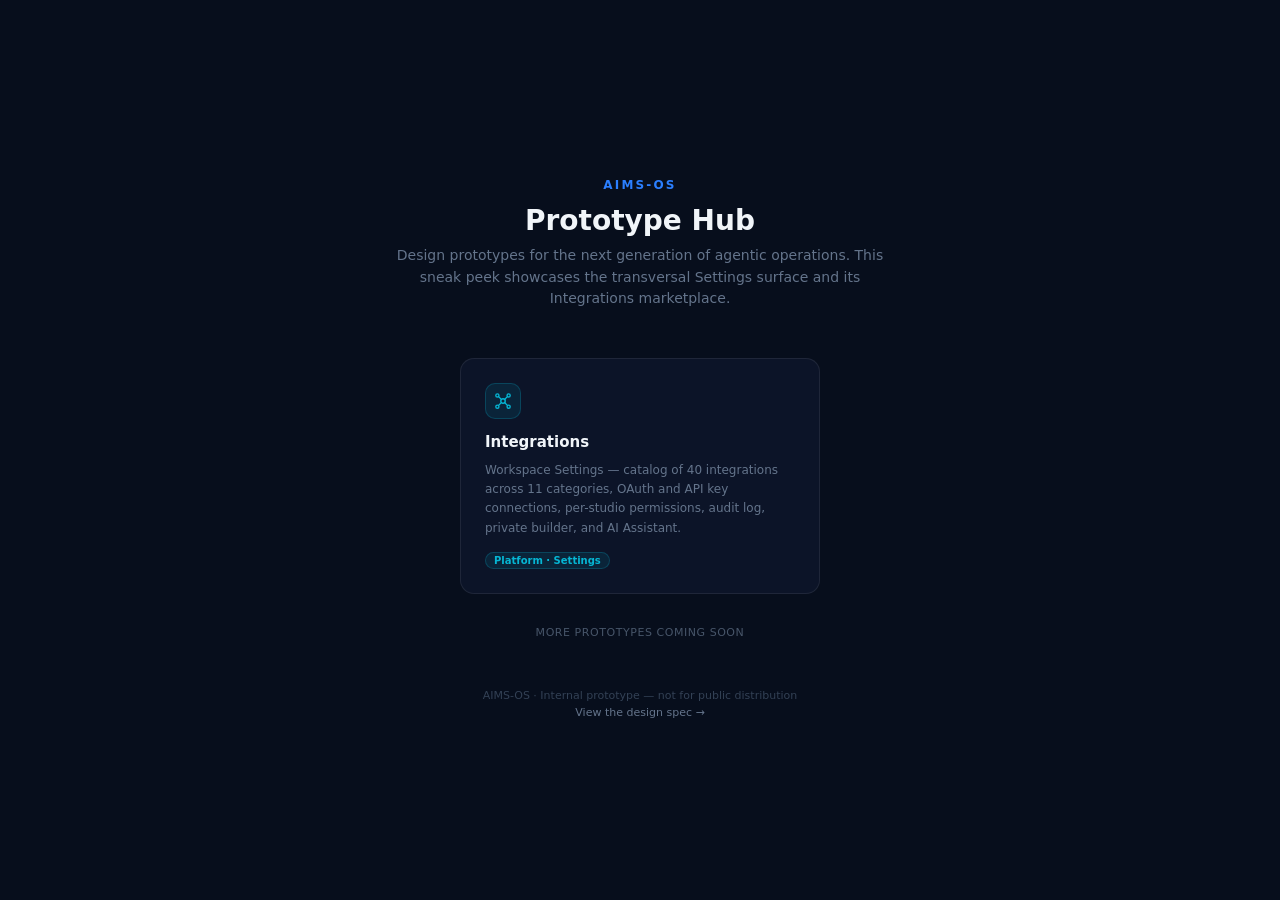
==== index.html @ c9cf9764 "feat: initial prototype — AIMS-OS Settings · Integrations - Marketplace-style home (hero + category " ====
<!DOCTYPE html>
<html lang="en">
<head>
  <meta charset="UTF-8"/>
  <meta name="viewport" content="width=device-width,initial-scale=1"/>
  <title>AIMS-OS — Prototype Hub</title>
  <style>
    *{margin:0;padding:0;box-sizing:border-box}
    body{font-family:'Inter',system-ui,sans-serif;background:#070e1c;color:#e2e8f0;min-height:100vh;display:flex;flex-direction:column;align-items:center;justify-content:center;padding:40px 20px}
    .logo{font-size:12px;font-weight:700;letter-spacing:.18em;text-transform:uppercase;color:#2B7FFF;margin-bottom:12px}
    h1{font-size:28px;font-weight:700;color:#f1f5f9;margin-bottom:8px;text-align:center}
    .sub{font-size:14px;color:#64748b;margin-bottom:48px;text-align:center;max-width:520px;line-height:1.55}
    .grid{display:grid;grid-template-columns:repeat(auto-fit,minmax(280px,360px));gap:16px;width:100%;max-width:760px;justify-content:center}
    .card{background:#0c1428;border:1px solid rgba(255,255,255,.08);border-radius:14px;padding:24px;text-decoration:none;color:inherit;transition:border-color .15s,transform .15s;display:flex;flex-direction:column;gap:10px}
    .card:hover{border-color:rgba(6,182,212,.45);transform:translateY(-2px)}
    .card-ico{width:36px;height:36px;border-radius:10px;display:flex;align-items:center;justify-content:center;margin-bottom:4px}
    .card-title{font-size:15px;font-weight:700;color:#f1f5f9}
    .card-desc{font-size:12px;color:#64748b;line-height:1.6}
    .card-tag{display:inline-flex;align-items:center;gap:5px;font-size:10px;font-weight:700;padding:2px 8px;border-radius:20px;margin-top:4px;width:fit-content}
    .tag-cyan{background:rgba(6,182,212,.1);color:#06B6D4;border:1px solid rgba(6,182,212,.22)}
    .coming{margin-top:32px;font-size:11px;color:#475569;letter-spacing:.05em;text-transform:uppercase}
    .ft{margin-top:48px;font-size:11px;color:#334155;text-align:center;line-height:1.6}
    .ft a{color:#64748b;text-decoration:none}
    .ft a:hover{color:#94a3b8}
  </style>
</head>
<body>
  <div class="logo">AIMS-OS</div>
  <h1>Prototype Hub</h1>
  <p class="sub">Design prototypes for the next generation of agentic operations. This sneak peek showcases the transversal Settings surface and its Integrations marketplace.</p>

  <div class="grid">
    <a class="card" href="settings.html">
      <div class="card-ico" style="background:rgba(6,182,212,.1);border:1px solid rgba(6,182,212,.22)">
        <svg width="18" height="18" viewBox="0 0 16 16" fill="none">
          <circle cx="8" cy="8" r="2" stroke="#06B6D4" stroke-width="1.2"/>
          <circle cx="3" cy="3" r="1.4" stroke="#06B6D4" stroke-width="1.2"/>
          <circle cx="13" cy="3" r="1.4" stroke="#06B6D4" stroke-width="1.2"/>
          <circle cx="3" cy="13" r="1.4" stroke="#06B6D4" stroke-width="1.2"/>
          <circle cx="13" cy="13" r="1.4" stroke="#06B6D4" stroke-width="1.2"/>
          <path d="M4.1 4.1l2.5 2.5M11.9 4.1L9.4 6.6M4.1 11.9l2.5-2.5M11.9 11.9L9.4 9.4" stroke="#06B6D4" stroke-width="1.2" stroke-linecap="round"/>
        </svg>
      </div>
      <div class="card-title">Integrations</div>
      <div class="card-desc">Workspace Settings — catalog of 40 integrations across 11 categories, OAuth and API key connections, per-studio permissions, audit log, private builder, and AI Assistant.</div>
      <span class="card-tag tag-cyan">Platform · Settings</span>
    </a>
  </div>

  <p class="coming">More prototypes coming soon</p>

  <p class="ft">
    AIMS-OS · Internal prototype — not for public distribution<br>
    <a href="docs/spec.md">View the design spec →</a>
  </p>
</body>
</html>
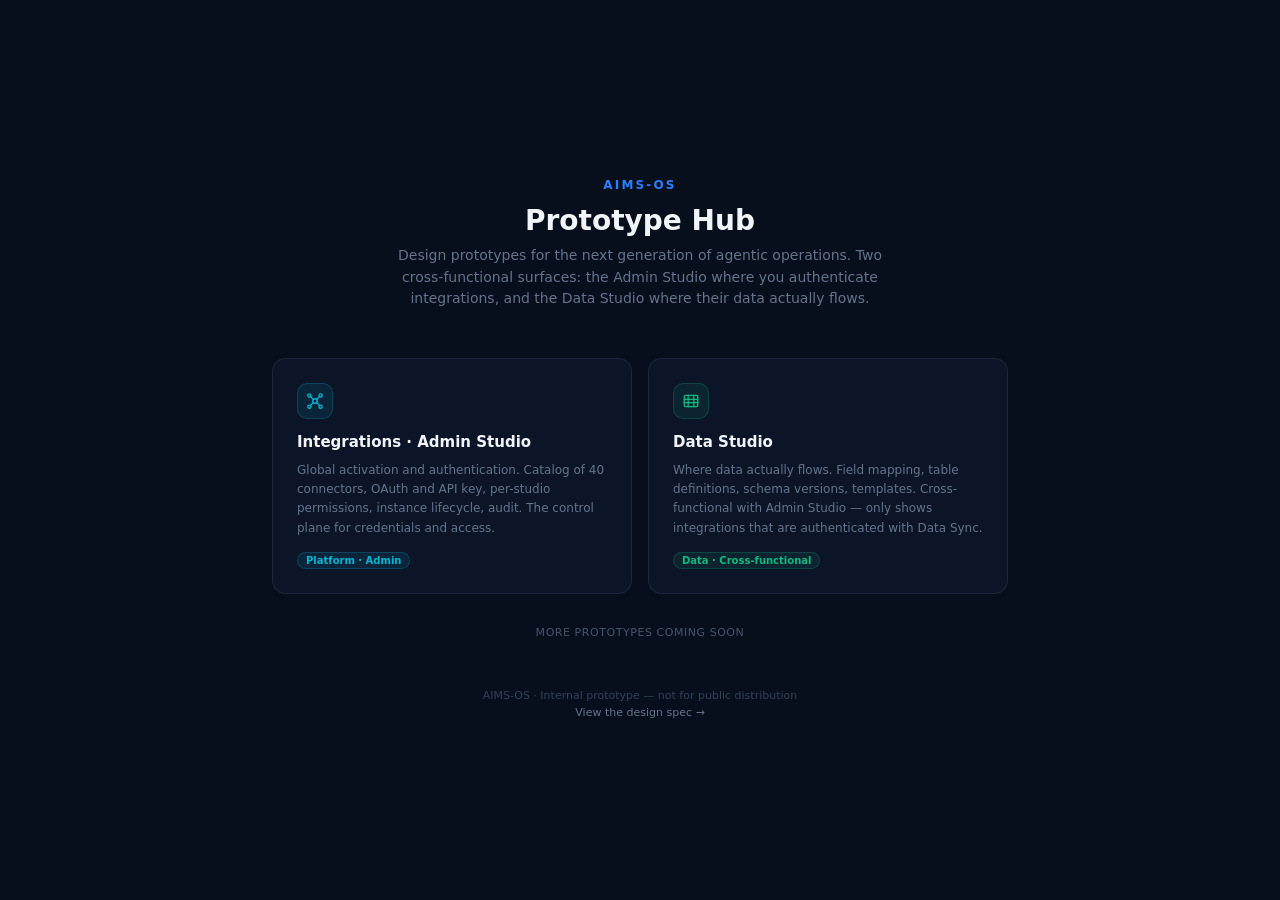
==== commit d856b8a3: "feat(public): publish Data Studio prototype + cross-link from hub Adds the Data Studio surface to th" ====
--- a/index.html
+++ b/index.html
@@ -18,6 +18,7 @@
     .card-desc{font-size:12px;color:#64748b;line-height:1.6}
     .card-tag{display:inline-flex;align-items:center;gap:5px;font-size:10px;font-weight:700;padding:2px 8px;border-radius:20px;margin-top:4px;width:fit-content}
     .tag-cyan{background:rgba(6,182,212,.1);color:#06B6D4;border:1px solid rgba(6,182,212,.22)}
+    .tag-emerald{background:rgba(16,185,129,.10);color:#10B981;border:1px solid rgba(16,185,129,.22)}
     .coming{margin-top:32px;font-size:11px;color:#475569;letter-spacing:.05em;text-transform:uppercase}
     .ft{margin-top:48px;font-size:11px;color:#334155;text-align:center;line-height:1.6}
     .ft a{color:#64748b;text-decoration:none}
@@ -27,7 +28,7 @@
 <body>
   <div class="logo">AIMS-OS</div>
   <h1>Prototype Hub</h1>
-  <p class="sub">Design prototypes for the next generation of agentic operations. This sneak peek showcases the transversal Settings surface and its Integrations marketplace.</p>
+  <p class="sub">Design prototypes for the next generation of agentic operations. Two cross-functional surfaces: the Admin Studio where you authenticate integrations, and the Data Studio where their data actually flows.</p>
 
   <div class="grid">
     <a class="card" href="settings.html">
@@ -41,9 +42,21 @@
           <path d="M4.1 4.1l2.5 2.5M11.9 4.1L9.4 6.6M4.1 11.9l2.5-2.5M11.9 11.9L9.4 9.4" stroke="#06B6D4" stroke-width="1.2" stroke-linecap="round"/>
         </svg>
       </div>
-      <div class="card-title">Integrations</div>
-      <div class="card-desc">Workspace Settings — catalog of 40 integrations across 11 categories, OAuth and API key connections, per-studio permissions, audit log, private builder, and AI Assistant.</div>
-      <span class="card-tag tag-cyan">Platform · Settings</span>
+      <div class="card-title">Integrations · Admin Studio</div>
+      <div class="card-desc">Global activation and authentication. Catalog of 40 connectors, OAuth and API key, per-studio permissions, instance lifecycle, audit. The control plane for credentials and access.</div>
+      <span class="card-tag tag-cyan">Platform · Admin</span>
+    </a>
+
+    <a class="card" href="data-studio.html">
+      <div class="card-ico" style="background:rgba(16,185,129,.10);border:1px solid rgba(16,185,129,.22)">
+        <svg width="18" height="18" viewBox="0 0 16 16" fill="none">
+          <rect x="2" y="3" width="12" height="10" rx="1.2" stroke="#10B981" stroke-width="1.2"/>
+          <path d="M2 6.5h12M2 9.5h12M5.5 3v10M10.5 3v10" stroke="#10B981" stroke-width="1.1" stroke-linecap="round"/>
+        </svg>
+      </div>
+      <div class="card-title">Data Studio</div>
+      <div class="card-desc">Where data actually flows. Field mapping, table definitions, schema versions, templates. Cross-functional with Admin Studio — only shows integrations that are authenticated with Data Sync.</div>
+      <span class="card-tag tag-emerald">Data · Cross-functional</span>
     </a>
   </div>
 
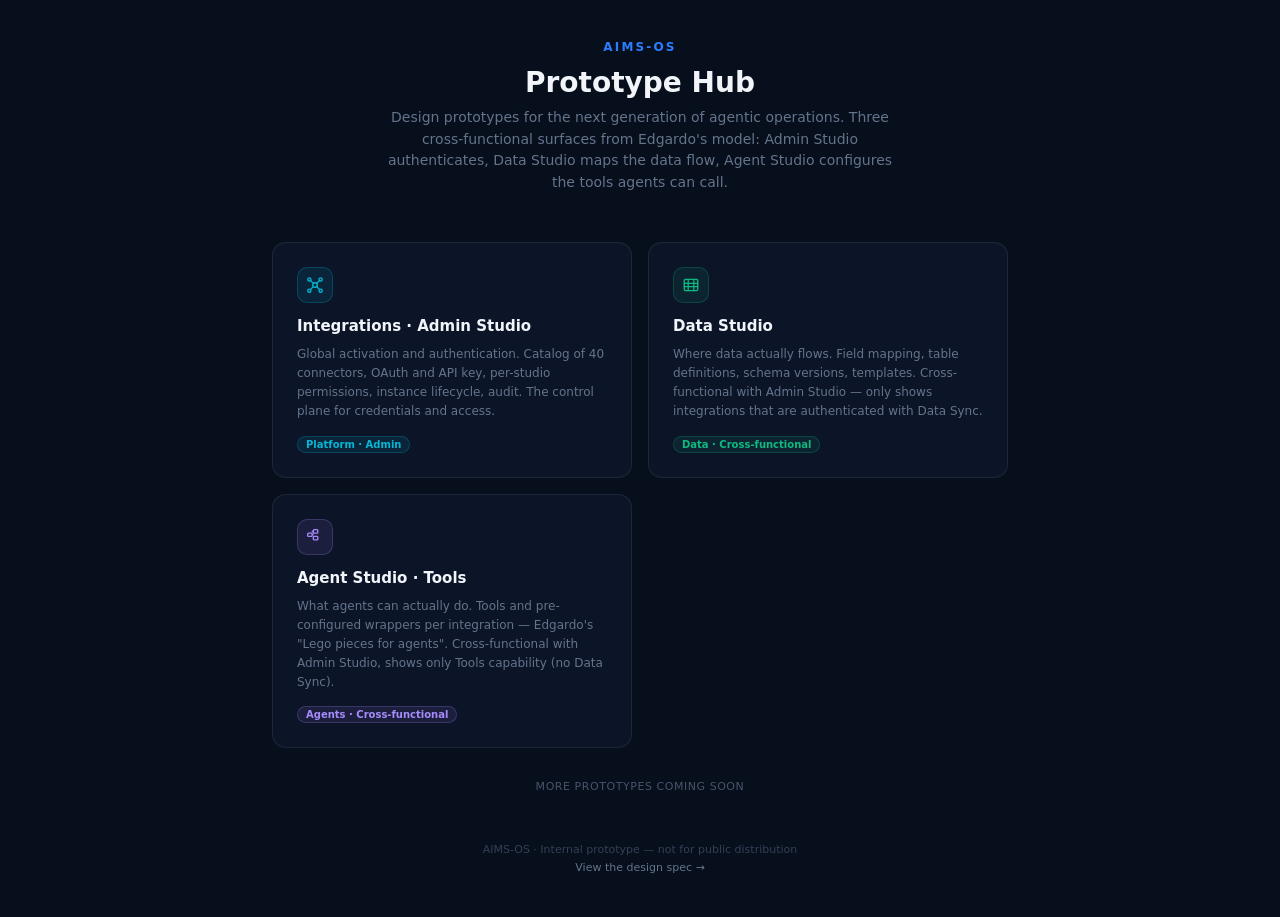
==== commit fb1fa366: "feat(sprint-7): Agent Studio · Tools surface with wrapper creator Closes Edgardo's cross-functional " ====
--- a/index.html
+++ b/index.html
@@ -19,6 +19,7 @@
     .card-tag{display:inline-flex;align-items:center;gap:5px;font-size:10px;font-weight:700;padding:2px 8px;border-radius:20px;margin-top:4px;width:fit-content}
     .tag-cyan{background:rgba(6,182,212,.1);color:#06B6D4;border:1px solid rgba(6,182,212,.22)}
     .tag-emerald{background:rgba(16,185,129,.10);color:#10B981;border:1px solid rgba(16,185,129,.22)}
+    .tag-purple{background:rgba(167,139,250,.10);color:#A78BFA;border:1px solid rgba(167,139,250,.22)}
     .coming{margin-top:32px;font-size:11px;color:#475569;letter-spacing:.05em;text-transform:uppercase}
     .ft{margin-top:48px;font-size:11px;color:#334155;text-align:center;line-height:1.6}
     .ft a{color:#64748b;text-decoration:none}
@@ -28,7 +29,7 @@
 <body>
   <div class="logo">AIMS-OS</div>
   <h1>Prototype Hub</h1>
-  <p class="sub">Design prototypes for the next generation of agentic operations. Two cross-functional surfaces: the Admin Studio where you authenticate integrations, and the Data Studio where their data actually flows.</p>
+  <p class="sub">Design prototypes for the next generation of agentic operations. Three cross-functional surfaces from Edgardo's model: Admin Studio authenticates, Data Studio maps the data flow, Agent Studio configures the tools agents can call.</p>
 
   <div class="grid">
     <a class="card" href="settings.html">
@@ -58,6 +59,20 @@
       <div class="card-desc">Where data actually flows. Field mapping, table definitions, schema versions, templates. Cross-functional with Admin Studio — only shows integrations that are authenticated with Data Sync.</div>
       <span class="card-tag tag-emerald">Data · Cross-functional</span>
     </a>
+
+    <a class="card" href="agent-tools.html">
+      <div class="card-ico" style="background:rgba(167,139,250,.10);border:1px solid rgba(167,139,250,.22)">
+        <svg width="18" height="18" viewBox="0 0 16 16" fill="none">
+          <rect x="1.5" y="4.5" width="4" height="3" rx=".8" stroke="#A78BFA" stroke-width="1.2"/>
+          <rect x="6.5" y="1.5" width="4" height="3" rx=".8" stroke="#A78BFA" stroke-width="1.2"/>
+          <rect x="6.5" y="7.5" width="4" height="3" rx=".8" stroke="#A78BFA" stroke-width="1.2"/>
+          <path d="M5.5 6h1M5.5 3H6a.5.5 0 01.5.5v1" stroke="#A78BFA" stroke-width="1" stroke-linecap="round"/>
+        </svg>
+      </div>
+      <div class="card-title">Agent Studio · Tools</div>
+      <div class="card-desc">What agents can actually do. Tools and pre-configured wrappers per integration — Edgardo's "Lego pieces for agents". Cross-functional with Admin Studio, shows only Tools capability (no Data Sync).</div>
+      <span class="card-tag tag-purple">Agents · Cross-functional</span>
+    </a>
   </div>
 
   <p class="coming">More prototypes coming soon</p>
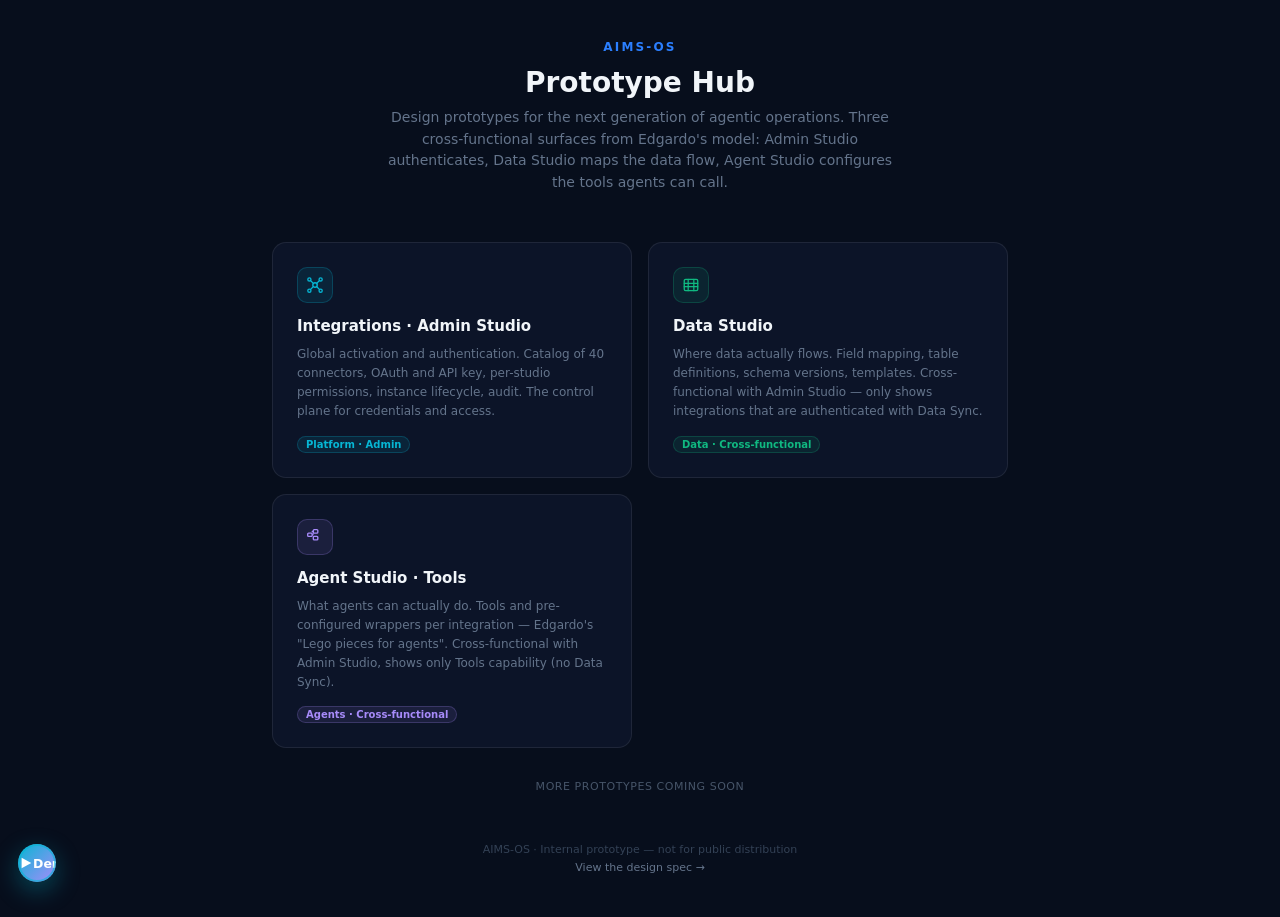
==== commit 7cc0b8ed: "feat(hub): add demo-walkme guided tour to the Prototype Hub Apply the demo-walkme tour to index.html" ====
--- a/index.html
+++ b/index.html
@@ -81,5 +81,285 @@
     AIMS-OS · Internal prototype — not for public distribution<br>
     <a href="docs/spec.md">View the design spec →</a>
   </p>
+<!-- ===== AIMS-OS Demo WalkMe (guided tour) ===== -->
+<style>
+/* Floating trigger (bottom-left; label swaps Demo <-> Continue) */
+.tour-trigger{
+  position:fixed; bottom:18px; left:18px; z-index:80;
+  display:inline-flex; align-items:center; gap:0; padding:0; height:38px; width:38px;
+  border-radius:9999px; background:linear-gradient(135deg,#06B6D4 0%,#A78BFA 100%);
+  color:#fff; border:none; cursor:pointer; font-family:inherit; font-size:12.5px; font-weight:600;
+  white-space:nowrap; overflow:hidden;
+  box-shadow:0 8px 24px rgba(6,182,212,.36), 0 2px 8px rgba(0,0,0,.28);
+  transition:width .22s cubic-bezier(.18,.84,.34,1.1), gap .22s, padding .22s, transform .15s, box-shadow .15s;
+}
+.tour-trigger:hover, .tour-trigger:focus-visible{
+  width:112px; gap:6px; padding:0 16px 0 12px; transform:translateY(-2px);
+  box-shadow:0 14px 32px rgba(6,182,212,.50), 0 4px 12px rgba(0,0,0,.36); outline:none;
+}
+.tour-trigger svg{flex-shrink:0; margin-left:1px}
+.tour-trigger-pulse{position:absolute; inset:0; border-radius:inherit; border:2px solid rgba(6,182,212,.6); animation:tourPulse 2s ease-out infinite; pointer-events:none}
+.tour-trigger.seen .tour-trigger-pulse{display:none}
+.tour-trigger.tour-active{display:none}
+@keyframes tourPulse{0%{transform:scale(1);opacity:.8}100%{transform:scale(1.25);opacity:0}}
+@media (max-width:520px){.tour-trigger{bottom:14px; left:14px}}
+
+/* Interactive mask = 4 dim strips around the target (leaves a clickable hole) */
+.tour-mask{position:fixed; z-index:150; background:rgba(4,8,18,.55); pointer-events:auto; display:none}
+.tour-mask.active{display:block}
+html.theme-light .tour-mask{background:rgba(15,23,42,.32)}
+
+/* Spotlight ring — sits over the hole, never blocks clicks */
+.tour-spotlight{
+  position:fixed; z-index:155; pointer-events:none; border-radius:14px; border:2px solid var(--cyan,#06B6D4);
+  box-shadow:0 0 0 4px rgba(6,182,212,.18), 0 0 32px rgba(6,182,212,.55), 0 0 64px rgba(6,182,212,.25);
+  background:transparent; transition:all .28s cubic-bezier(.4,0,.2,1); opacity:0;
+}
+.tour-spotlight.active{opacity:1; animation:tourSpotlightPulse 2s ease-in-out infinite}
+@keyframes tourSpotlightPulse{
+  0%,100%{box-shadow:0 0 0 4px rgba(6,182,212,.18), 0 0 32px rgba(6,182,212,.55), 0 0 64px rgba(6,182,212,.25)}
+  50%{box-shadow:0 0 0 6px rgba(6,182,212,.28), 0 0 48px rgba(6,182,212,.70), 0 0 96px rgba(6,182,212,.35)}
+}
+html.theme-light .tour-spotlight{border-color:var(--accent,#2B7FFF); box-shadow:0 0 0 4px rgba(43,127,255,.18), 0 0 32px rgba(43,127,255,.50), 0 0 64px rgba(43,127,255,.20)}
+
+/* Popover */
+.tour-popover{
+  position:fixed; z-index:160; width:360px; max-width:calc(100vw - 32px);
+  background:linear-gradient(180deg, rgba(20,28,48,.98) 0%, rgba(13,19,35,.98) 100%);
+  border:1px solid var(--line-strong,rgba(255,255,255,.14)); border-radius:var(--r12,12px); backdrop-filter:blur(24px) saturate(1.8);
+  box-shadow:0 16px 48px rgba(0,0,0,.55), 0 0 0 1px rgba(255,255,255,.04); padding:18px 20px;
+  opacity:0; transform:scale(.96) translateY(4px); pointer-events:none;
+  transition:opacity .2s ease-out, transform .25s cubic-bezier(.34,1.56,.64,1);
+}
+.tour-popover.active{opacity:1; transform:scale(1) translateY(0); pointer-events:auto}
+html.theme-light .tour-popover{background:linear-gradient(180deg,#FFF 0%,#FAFBFC 100%); box-shadow:0 16px 48px rgba(15,23,42,.18), 0 0 0 1px rgba(15,23,42,.04)}
+/* Responsive: dock as a bottom sheet on narrow screens */
+.tour-popover.is-sheet{left:8px !important; right:8px; top:auto !important; bottom:8px; width:auto; max-width:none}
+.tour-popover-header{display:flex; align-items:center; gap:8px; margin-bottom:8px}
+.tour-popover-step{font-size:10.5px; font-weight:700; letter-spacing:.10em; text-transform:uppercase; color:var(--cyan,#06B6D4); padding:2px 8px; border-radius:10px; background:rgba(6,182,212,.10); border:1px solid rgba(6,182,212,.25)}
+.tour-popover-restart{background:transparent; border:none; cursor:pointer; color:var(--t3,rgba(255,255,255,.38)); font-size:11px; padding:4px 6px; border-radius:5px; font-family:inherit}
+.tour-popover-restart:hover{background:var(--hover,rgba(255,255,255,.04)); color:var(--t1,rgba(255,255,255,.92))}
+.tour-popover-skip{margin-left:auto; background:transparent; border:none; cursor:pointer; color:var(--t3,rgba(255,255,255,.38)); font-size:11px; padding:4px 8px; border-radius:5px; font-family:inherit}
+.tour-popover-skip:hover{background:var(--hover,rgba(255,255,255,.04)); color:var(--t1,rgba(255,255,255,.92))}
+.tour-popover-title{font-size:16px; font-weight:700; color:var(--t1,rgba(255,255,255,.92)); line-height:1.3; margin-bottom:8px}
+.tour-popover-body{font-size:13px; line-height:1.6; color:var(--t2,rgba(255,255,255,.60)); margin-bottom:16px}
+.tour-popover-body strong,.tour-popover-body b{color:var(--t1,rgba(255,255,255,.92)); font-weight:600}
+.tour-popover-body code{font-family:'SF Mono',Menlo,monospace; font-size:12px; background:rgba(6,182,212,.10); color:var(--cyan,#06B6D4); padding:1.5px 5px; border-radius:4px}
+.tour-popover-footer{display:flex; align-items:center; gap:10px; padding-top:12px; border-top:1px solid var(--line,rgba(255,255,255,.10))}
+.tour-progress{display:inline-flex; gap:4px; flex:1}
+.tour-progress-dot{width:6px; height:6px; border-radius:50%; background:var(--hover-strong,rgba(255,255,255,.08)); transition:background .15s, transform .15s}
+.tour-progress-dot.current{background:var(--cyan,#06B6D4); transform:scale(1.4)}
+.tour-progress-dot.done{background:rgba(6,182,212,.45)}
+.tour-btn{padding:7px 14px; font-size:12.5px; font-weight:600; border-radius:var(--r6,6px); cursor:pointer; border:none; font-family:inherit; transition:.14s}
+.tour-btn-prev{background:transparent; color:var(--t2,rgba(255,255,255,.60)); border:1px solid var(--line,rgba(255,255,255,.10))}
+.tour-btn-prev:hover{background:var(--hover,rgba(255,255,255,.04)); color:var(--t1,rgba(255,255,255,.92))}
+.tour-btn-next{background:linear-gradient(135deg,#06B6D4 0%,#155DFC 100%); color:#fff; box-shadow:0 2px 8px rgba(6,182,212,.30)}
+.tour-btn-next:hover{transform:translateY(-1px)}
+
+/* Visually-hidden live region (screen-reader step announcements) */
+.tour-sr-only{position:absolute; width:1px; height:1px; padding:0; margin:-1px; overflow:hidden; clip:rect(0 0 0 0); white-space:nowrap; border:0}
+
+/* Accessibility: honor reduced-motion */
+@media (prefers-reduced-motion: reduce){
+  .tour-spotlight, .tour-spotlight.active{animation:none; transition:none}
+  .tour-popover{transition:none; transform:none}
+  .tour-trigger-pulse{display:none}
+}
+</style>
+
+
+
+<button class="tour-trigger" id="tourTrigger" onclick="startTour()" aria-label="Start product demo">
+  <span class="tour-trigger-pulse"></span>
+  <svg width="14" height="14" viewBox="0 0 16 16" fill="none"><path d="M3 2l11 6-11 6V2z" fill="currentColor"/></svg>
+  <span class="tour-trigger-label">Demo</span>
+</button>
+<div class="tour-mask" id="tourMaskT"></div>
+<div class="tour-mask" id="tourMaskR"></div>
+<div class="tour-mask" id="tourMaskB"></div>
+<div class="tour-mask" id="tourMaskL"></div>
+<div class="tour-spotlight" id="tourSpotlight"></div>
+<div class="tour-popover" id="tourPopover" role="dialog" aria-modal="true" aria-labelledby="tourTitle"></div>
+<div class="tour-sr-only" id="tourLive" aria-live="polite" aria-atomic="true"></div>
+
+
+
+<script>
+/* --- Author these for THIS surface. target = real selector; route = real hash. --- */
+const TOUR_STEPS = [
+  { title:'AIMS-OS Prototype Hub', body:'Three cross-functional surfaces from the engineering model. About 30 seconds — use <strong>&larr; &rarr;</strong> or the buttons.' },
+  { title:'Admin Studio · Integrations', body:'Global activation and authentication — the control plane for credentials, access and audit.', target:'.grid > a:nth-child(1)', scrollToTarget:true },
+  { title:'Data Studio', body:'Where data actually flows — field mapping, tables, schema versions. Cross-functional with Admin Studio.', target:'.grid > a:nth-child(2)', scrollToTarget:true },
+  { title:'Agent Studio · Tools', body:'What agents can actually do — tools and wrappers per integration.', target:'.grid > a:nth-child(3)', scrollToTarget:true },
+  { title:'Pick a surface', body:'Open any card to explore its prototype. Press <strong>Esc</strong> to exit the tour.' }
+];
+
+const TOUR_LS_STEP = 'aims-tour-step';   // resume pointer
+const TOUR_LS_DONE = 'aims-tour-seen';   // completed once
+let tourState = { active:false, stepIndex:0 };
+let _tourLastFocus = null;
+
+function _tourSave(){ try{ localStorage.setItem(TOUR_LS_STEP, String(tourState.stepIndex)); }catch(e){} }
+function _tourClearProgress(){ try{ localStorage.removeItem(TOUR_LS_STEP); localStorage.setItem(TOUR_LS_DONE,'1'); }catch(e){} }
+
+function startTour(){                 // resume where left off, else step 1
+  let i = 0;
+  try{ const s = localStorage.getItem(TOUR_LS_STEP); if (s!=null && +s>0 && +s<TOUR_STEPS.length) i = +s; }catch(e){}
+  startTourAt(i);
+}
+function restartTour(){ startTourAt(0); }
+function startTourAt(i){
+  tourState = { active:true, stepIndex: Math.max(0, Math.min(i|0, TOUR_STEPS.length-1)) };
+  _tourLastFocus = document.activeElement;
+  const t = document.getElementById('tourTrigger'); if (t) t.classList.add('tour-active');
+  paintTourStep();
+}
+function endTour(finished){
+  tourState.active = false;
+  const t = document.getElementById('tourTrigger'); if (t){ t.classList.remove('tour-active'); t.classList.add('seen'); }
+  ['tourMaskT','tourMaskR','tourMaskB','tourMaskL'].forEach(id=>{ const e=document.getElementById(id); if(e) e.classList.remove('active'); });
+  const sp=document.getElementById('tourSpotlight'); if(sp) sp.classList.remove('active');
+  const po=document.getElementById('tourPopover'); if(po) po.classList.remove('active');
+  finished ? _tourClearProgress() : _tourSave();
+  const sw=document.getElementById('studioSwitcher'); if(sw){ sw.classList.remove('open'); sw.setAttribute('aria-hidden','true'); }
+  _tourRefreshTriggerLabel();
+  if (_tourLastFocus && _tourLastFocus.focus){ try{ _tourLastFocus.focus(); }catch(e){} }
+}
+function tourNext(){ if (tourState.stepIndex>=TOUR_STEPS.length-1){ endTour(true); return; } tourState.stepIndex++; _tourSave(); paintTourStep(); }
+function tourPrev(){ if (tourState.stepIndex<=0) return; tourState.stepIndex--; _tourSave(); paintTourStep(); }
+
+function paintTourStep(){
+  if (!tourState.active) return;
+  const step = TOUR_STEPS[tourState.stepIndex];
+  const isFirst = tourState.stepIndex===0, isLast = tourState.stepIndex===TOUR_STEPS.length-1;
+
+  /* --- Orchestration hooks (all guarded — drop the ones this surface lacks) --- */
+  if (step.mode && typeof state==='object' && state.mode!==step.mode){
+    state.mode=step.mode; try{ localStorage.setItem('aims_mode',step.mode); }catch(e){}
+    document.documentElement.classList.toggle('mode-operate', step.mode==='operate');
+    if (typeof paintModeToggle==='function') paintModeToggle();
+  }
+  if (step.persona && typeof state==='object' && state.persona!==step.persona){
+    state.persona=step.persona; try{ localStorage.setItem('aims_persona',step.persona); }catch(e){}
+    if (typeof paintPersonaPill==='function') paintPersonaPill();
+  }
+  const sw=document.getElementById('studioSwitcher');
+  if (sw){ if (step.openSwitcher){ sw.classList.add('open'); sw.setAttribute('aria-hidden','false'); }
+           else if (sw.classList.contains('open')){ sw.classList.remove('open'); sw.setAttribute('aria-hidden','true'); } }
+  if (step.route && location.hash!==step.route){ location.hash=step.route; }
+  else if (step.route && step.mode && typeof route==='function'){ route(); }
+  if (step.detailTab && typeof setDetailTab==='function'){
+    setTimeout(()=>{ const slug=location.hash.split('/')[2]; if (slug) setDetailTab(slug, step.detailTab); }, 100);
+  }
+
+  setTimeout(()=>{
+    const popover=document.getElementById('tourPopover'), spotlight=document.getElementById('tourSpotlight');
+    popover.innerHTML = `
+      <div class="tour-popover-header">
+        <span class="tour-popover-step">Step ${tourState.stepIndex+1} of ${TOUR_STEPS.length}</span>
+        ${!isFirst ? `<button class="tour-popover-restart" onclick="restartTour()">Restart</button>` : ''}
+        <button class="tour-popover-skip" onclick="endTour(false)">Skip tour</button>
+      </div>
+      <div class="tour-popover-title" id="tourTitle">${step.title}</div>
+      <div class="tour-popover-body">${step.body}</div>
+      <div class="tour-popover-footer">
+        <div class="tour-progress">${TOUR_STEPS.map((_,i)=>`<div class="tour-progress-dot ${i===tourState.stepIndex?'current':i<tourState.stepIndex?'done':''}"></div>`).join('')}</div>
+        ${!isFirst ? `<button class="tour-btn tour-btn-prev" onclick="tourPrev()">← Back</button>` : ''}
+        <button class="tour-btn tour-btn-next" onclick="${isLast?'endTour(true)':'tourNext()'}">${isLast?'Finish':'Next →'}</button>
+      </div>`;
+
+    const targetEl = step.target ? document.querySelector(step.target) : null;
+    if (targetEl){
+      if (step.scrollToTarget){
+        const sc=document.querySelector('.content'); const r=targetEl.getBoundingClientRect();
+        if (sc){ sc.scrollBy({ top:r.top - sc.getBoundingClientRect().top - 80, behavior:'smooth' }); }
+        else { targetEl.scrollIntoView({ behavior:'smooth', block:'start' }); }
+      }
+      const place = ()=>{ _tourPlace(targetEl.getBoundingClientRect(), popover, spotlight); };
+      setTimeout(place, step.scrollToTarget ? 700 : 50);
+      if (step.scrollToTarget) setTimeout(place, 1100);
+    } else {
+      _tourMaskFull(); spotlight.classList.remove('active'); _tourCenter(popover);
+    }
+
+    // a11y: announce + move focus into popover
+    const live=document.getElementById('tourLive'); if (live) live.textContent=`Step ${tourState.stepIndex+1} of ${TOUR_STEPS.length}. ${step.title}`;
+    const nextBtn=popover.querySelector('.tour-btn-next'); if (nextBtn) setTimeout(()=>nextBtn.focus(), 60);
+  }, step.route ? 250 : 50);
+}
+
+/* Position spotlight ring + 4-strip mask (click-through hole) + popover */
+function _tourPlace(rect, popover, spotlight){
+  const pad=6;
+  spotlight.style.left=(rect.left-pad)+'px'; spotlight.style.top=(rect.top-pad)+'px';
+  spotlight.style.width=(rect.width+pad*2)+'px'; spotlight.style.height=(rect.height+pad*2)+'px';
+  spotlight.classList.add('active');
+  _tourMask(rect, pad);
+  if (window.innerWidth < 560){ popover.classList.add('is-sheet'); popover.classList.add('active'); return; }
+  popover.classList.remove('is-sheet');
+  const pw=360, ph=popover.offsetHeight||280, m=16, W=window.innerWidth, H=window.innerHeight;
+  let top, left;
+  if (rect.bottom+ph+m < H){ top=rect.bottom+16; left=Math.min(Math.max(rect.left,16), W-pw-16); }
+  else if (rect.top-ph-m > 0){ top=rect.top-ph-16; left=Math.min(Math.max(rect.left,16), W-pw-16); }
+  else { top=(H-ph)/2; left=(W-pw)/2; }
+  popover.style.left=left+'px'; popover.style.top=top+'px'; popover.classList.add('active');
+}
+function _tourMask(rect, pad){
+  const W=window.innerWidth, H=window.innerHeight;
+  const top=Math.max(0,rect.top-pad), bot=Math.min(H,rect.bottom+pad), lft=Math.max(0,rect.left-pad), rgt=Math.min(W,rect.right+pad);
+  const set=(id,l,t,w,h)=>{ const e=document.getElementById(id); e.style.left=l+'px'; e.style.top=t+'px'; e.style.width=Math.max(0,w)+'px'; e.style.height=Math.max(0,h)+'px'; e.classList.add('active'); };
+  set('tourMaskT',0,0,W,top);
+  set('tourMaskB',0,bot,W,H-bot);
+  set('tourMaskL',0,top,lft,bot-top);
+  set('tourMaskR',rgt,top,W-rgt,bot-top);
+}
+function _tourMaskFull(){
+  const T=document.getElementById('tourMaskT'); T.style.left='0'; T.style.top='0'; T.style.width='100vw'; T.style.height='100vh'; T.classList.add('active');
+  ['tourMaskR','tourMaskB','tourMaskL'].forEach(id=>{ const e=document.getElementById(id); e.classList.remove('active'); });
+}
+function _tourCenter(popover){
+  if (window.innerWidth < 560){ popover.classList.add('is-sheet'); popover.classList.add('active'); return; }
+  popover.classList.remove('is-sheet');
+  popover.style.left=((window.innerWidth-360)/2)+'px'; popover.style.top=((window.innerHeight-(popover.offsetHeight||280))/2)+'px';
+  popover.classList.add('active');
+}
+
+/* Keyboard nav (arrows / esc) */
+document.addEventListener('keydown',(e)=>{
+  if (!tourState.active) return;
+  if (e.key==='Escape'){ endTour(false); }
+  else if (e.key==='ArrowRight'){ e.preventDefault(); tourNext(); }
+  else if (e.key==='ArrowLeft'){ e.preventDefault(); tourPrev(); }
+});
+/* Focus-trap: keep Tab inside the popover while the tour is active */
+document.addEventListener('keydown',(e)=>{
+  if (!tourState.active || e.key!=='Tab') return;
+  const po=document.getElementById('tourPopover');
+  const f=po.querySelectorAll('button,[href],input,select,textarea,[tabindex]:not([tabindex="-1"])');
+  if (!f.length) return;
+  const first=f[0], last=f[f.length-1];
+  if (e.shiftKey && document.activeElement===first){ e.preventDefault(); last.focus(); }
+  else if (!e.shiftKey && document.activeElement===last){ e.preventDefault(); first.focus(); }
+});
+
+/* Trigger label reflects resume state ("Continue" vs "Demo") */
+function _tourRefreshTriggerLabel(){
+  const t=document.getElementById('tourTrigger'); if (!t) return;
+  const label=t.querySelector('.tour-trigger-label');
+  let saved=null; try{ saved=localStorage.getItem(TOUR_LS_STEP); }catch(e){}
+  if (saved!=null && +saved>0 && +saved<TOUR_STEPS.length){ if (label) label.textContent='Continue'; t.classList.add('seen'); }
+  else { if (label) label.textContent='Demo'; try{ if (localStorage.getItem(TOUR_LS_DONE)) t.classList.add('seen'); }catch(e){} }
+}
+
+/* Init: deep-link ?tour=N (1-based) auto-starts at that step; else set label */
+(function tourInit(){
+  _tourRefreshTriggerLabel();
+  try{
+    const q=new URLSearchParams(window.location.search).get('tour');
+    if (q!=null){ const n=parseInt(q,10); if (!isNaN(n)){ startTourAt(Math.max(0,n-1)); } }
+  }catch(e){}
+})();
+</script>
+
 </body>
 </html>
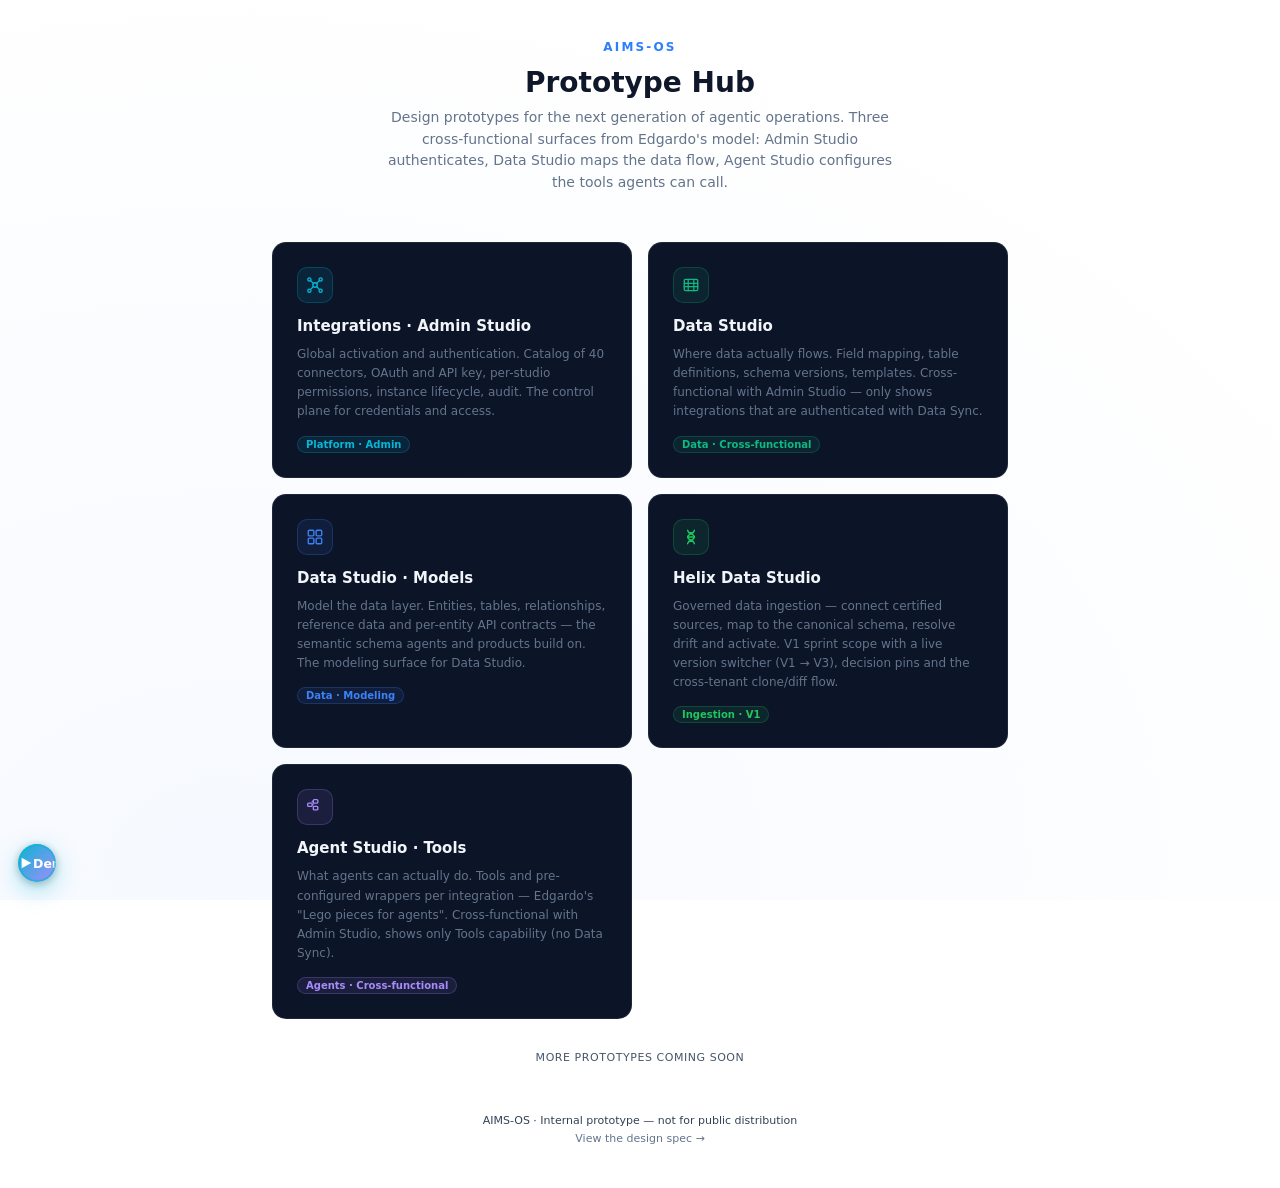
==== commit bec41696: "feat(hub): add Helix Data Studio card to the Prototype Hub" ====
--- a/index.html
+++ b/index.html
@@ -6,9 +6,20 @@
   <title>AIMS-OS — Prototype Hub</title>
   <style>
     *{margin:0;padding:0;box-sizing:border-box}
-    body{font-family:'Inter',system-ui,sans-serif;background:#070e1c;color:#e2e8f0;min-height:100vh;display:flex;flex-direction:column;align-items:center;justify-content:center;padding:40px 20px}
+    /* App/Background — from DS Figma (node 12655:211436). Theme-aware:
+   dark = diagonal navy gradient · light = subtle blue-white radial glow. */
+:root{
+  --ds-app-bg-dark: linear-gradient(155.58deg, #020618 14.2%, #0f172b 50%, #020618 85.8%);
+  --ds-app-bg-light: radial-gradient(130% 130% at 18% 96%, #f6f9ff 0%, #ffffff 78%);
+  --app-bg: var(--ds-app-bg-dark);
+  --app-fg: #e2e8f0;
+}
+@media (prefers-color-scheme: light){ :root{ --app-bg: var(--ds-app-bg-light); --app-fg: #0f172a; } }
+html.theme-dark{ --app-bg: var(--ds-app-bg-dark); --app-fg: #e2e8f0; }
+html.theme-light{ --app-bg: var(--ds-app-bg-light); --app-fg: #0f172a; }
+body{font-family:'Inter',system-ui,sans-serif;background:var(--app-bg);background-attachment:fixed;color:var(--app-fg);min-height:100vh;display:flex;flex-direction:column;align-items:center;justify-content:center;padding:40px 20px}
     .logo{font-size:12px;font-weight:700;letter-spacing:.18em;text-transform:uppercase;color:#2B7FFF;margin-bottom:12px}
-    h1{font-size:28px;font-weight:700;color:#f1f5f9;margin-bottom:8px;text-align:center}
+    h1{font-size:28px;font-weight:700;color:var(--app-fg);margin-bottom:8px;text-align:center}
     .sub{font-size:14px;color:#64748b;margin-bottom:48px;text-align:center;max-width:520px;line-height:1.55}
     .grid{display:grid;grid-template-columns:repeat(auto-fit,minmax(280px,360px));gap:16px;width:100%;max-width:760px;justify-content:center}
     .card{background:#0c1428;border:1px solid rgba(255,255,255,.08);border-radius:14px;padding:24px;text-decoration:none;color:inherit;transition:border-color .15s,transform .15s;display:flex;flex-direction:column;gap:10px}
@@ -19,7 +30,9 @@
     .card-tag{display:inline-flex;align-items:center;gap:5px;font-size:10px;font-weight:700;padding:2px 8px;border-radius:20px;margin-top:4px;width:fit-content}
     .tag-cyan{background:rgba(6,182,212,.1);color:#06B6D4;border:1px solid rgba(6,182,212,.22)}
     .tag-emerald{background:rgba(16,185,129,.10);color:#10B981;border:1px solid rgba(16,185,129,.22)}
-    .tag-purple{background:rgba(167,139,250,.10);color:#A78BFA;border:1px solid rgba(167,139,250,.22)}
+    .tag-blue{background:rgba(59,130,246,.10);color:#3B82F6;border:1px solid rgba(59,130,246,.22)}
+.tag-purple{background:rgba(167,139,250,.10);color:#A78BFA;border:1px solid rgba(167,139,250,.22)}
+.tag-green{background:rgba(34,197,94,.10);color:#22C55E;border:1px solid rgba(34,197,94,.22)}
     .coming{margin-top:32px;font-size:11px;color:#475569;letter-spacing:.05em;text-transform:uppercase}
     .ft{margin-top:48px;font-size:11px;color:#334155;text-align:center;line-height:1.6}
     .ft a{color:#64748b;text-decoration:none}
@@ -58,6 +71,33 @@
       <div class="card-title">Data Studio</div>
       <div class="card-desc">Where data actually flows. Field mapping, table definitions, schema versions, templates. Cross-functional with Admin Studio — only shows integrations that are authenticated with Data Sync.</div>
       <span class="card-tag tag-emerald">Data · Cross-functional</span>
+    </a>
+
+    <a class="card" href="data-studio-models.html">
+      <div class="card-ico" style="background:rgba(59,130,246,.10);border:1px solid rgba(59,130,246,.22)">
+        <svg width="18" height="18" viewBox="0 0 16 16" fill="none">
+          <rect x="2" y="2" width="5" height="5" rx="1" stroke="#3B82F6" stroke-width="1.2"/>
+          <rect x="9" y="2" width="5" height="5" rx="1" stroke="#3B82F6" stroke-width="1.2"/>
+          <rect x="2" y="9" width="5" height="5" rx="1" stroke="#3B82F6" stroke-width="1.2"/>
+          <rect x="9" y="9" width="5" height="5" rx="1" stroke="#3B82F6" stroke-width="1.2"/>
+        </svg>
+      </div>
+      <div class="card-title">Data Studio · Models</div>
+      <div class="card-desc">Model the data layer. Entities, tables, relationships, reference data and per-entity API contracts — the semantic schema agents and products build on. The modeling surface for Data Studio.</div>
+      <span class="card-tag tag-blue">Data · Modeling</span>
+    </a>
+
+    <a class="card" href="helix-data-studio.html">
+      <div class="card-ico" style="background:rgba(34,197,94,.10);border:1px solid rgba(34,197,94,.22)">
+        <svg width="18" height="18" viewBox="0 0 16 16" fill="none" stroke="#22C55E" stroke-width="1.2" stroke-linecap="round" stroke-linejoin="round">
+          <path d="M5 2c0 3 6 3 6 6s-6 3-6 6"/>
+          <path d="M11 2c0 3-6 3-6 6s6 3 6 6"/>
+          <path d="M6 4.2h4M5.2 8h5.6M6 11.8h4"/>
+        </svg>
+      </div>
+      <div class="card-title">Helix Data Studio</div>
+      <div class="card-desc">Governed data ingestion — connect certified sources, map to the canonical schema, resolve drift and activate. V1 sprint scope with a live version switcher (V1 → V3), decision pins and the cross-tenant clone/diff flow.</div>
+      <span class="card-tag tag-green">Ingestion · V1</span>
     </a>
 
     <a class="card" href="agent-tools.html">
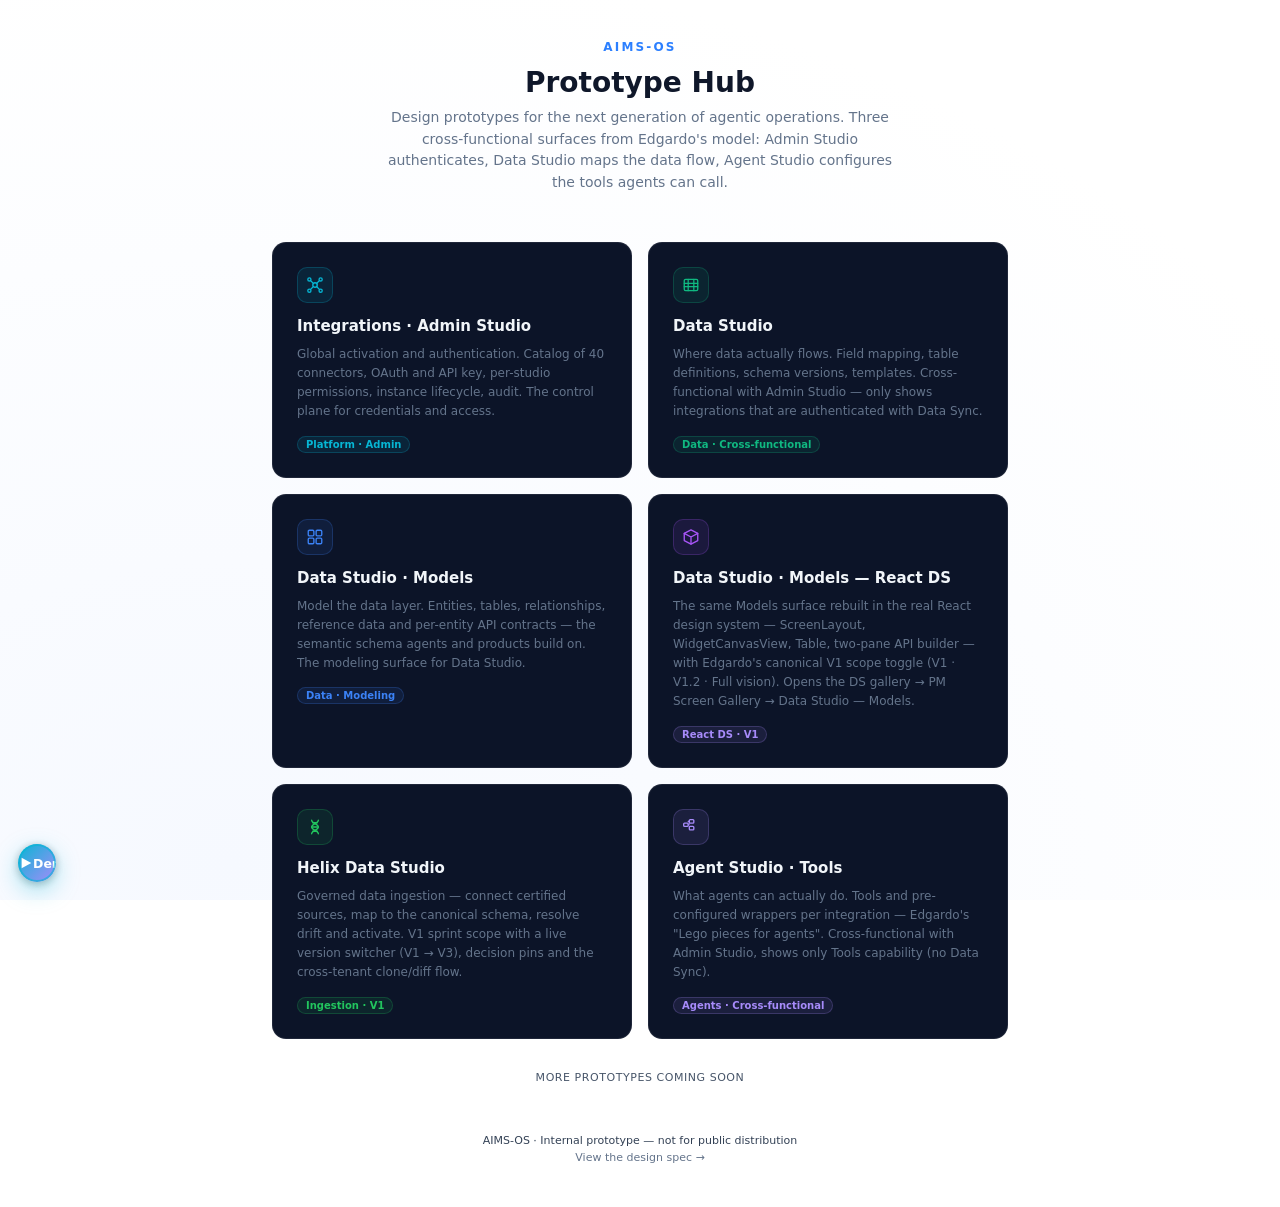
==== commit 2156aa1c: "feat(hub): add Data Studio Models — React DS card (links to /models-react/)" ====
--- a/index.html
+++ b/index.html
@@ -87,6 +87,18 @@
       <span class="card-tag tag-blue">Data · Modeling</span>
     </a>
 
+    <a class="card" href="models-react/">
+      <div class="card-ico" style="background:rgba(168,85,247,.10);border:1px solid rgba(168,85,247,.22)">
+        <svg width="18" height="18" viewBox="0 0 16 16" fill="none" stroke="#A855F7" stroke-width="1.2" stroke-linecap="round" stroke-linejoin="round">
+          <path d="M8 1.7l6 3.15v6.3L8 14.3 2 11.15v-6.3L8 1.7Z"/>
+          <path d="M2 4.85 8 8l6-3.15M8 8v6.3"/>
+        </svg>
+      </div>
+      <div class="card-title">Data Studio · Models — React DS</div>
+      <div class="card-desc">The same Models surface rebuilt in the real React design system — ScreenLayout, WidgetCanvasView, Table, two-pane API builder — with Edgardo's canonical V1 scope toggle (V1 · V1.2 · Full vision). Opens the DS gallery → PM Screen Gallery → Data Studio — Models.</div>
+      <span class="card-tag tag-purple">React DS · V1</span>
+    </a>
+
     <a class="card" href="helix-data-studio.html">
       <div class="card-ico" style="background:rgba(34,197,94,.10);border:1px solid rgba(34,197,94,.22)">
         <svg width="18" height="18" viewBox="0 0 16 16" fill="none" stroke="#22C55E" stroke-width="1.2" stroke-linecap="round" stroke-linejoin="round">
